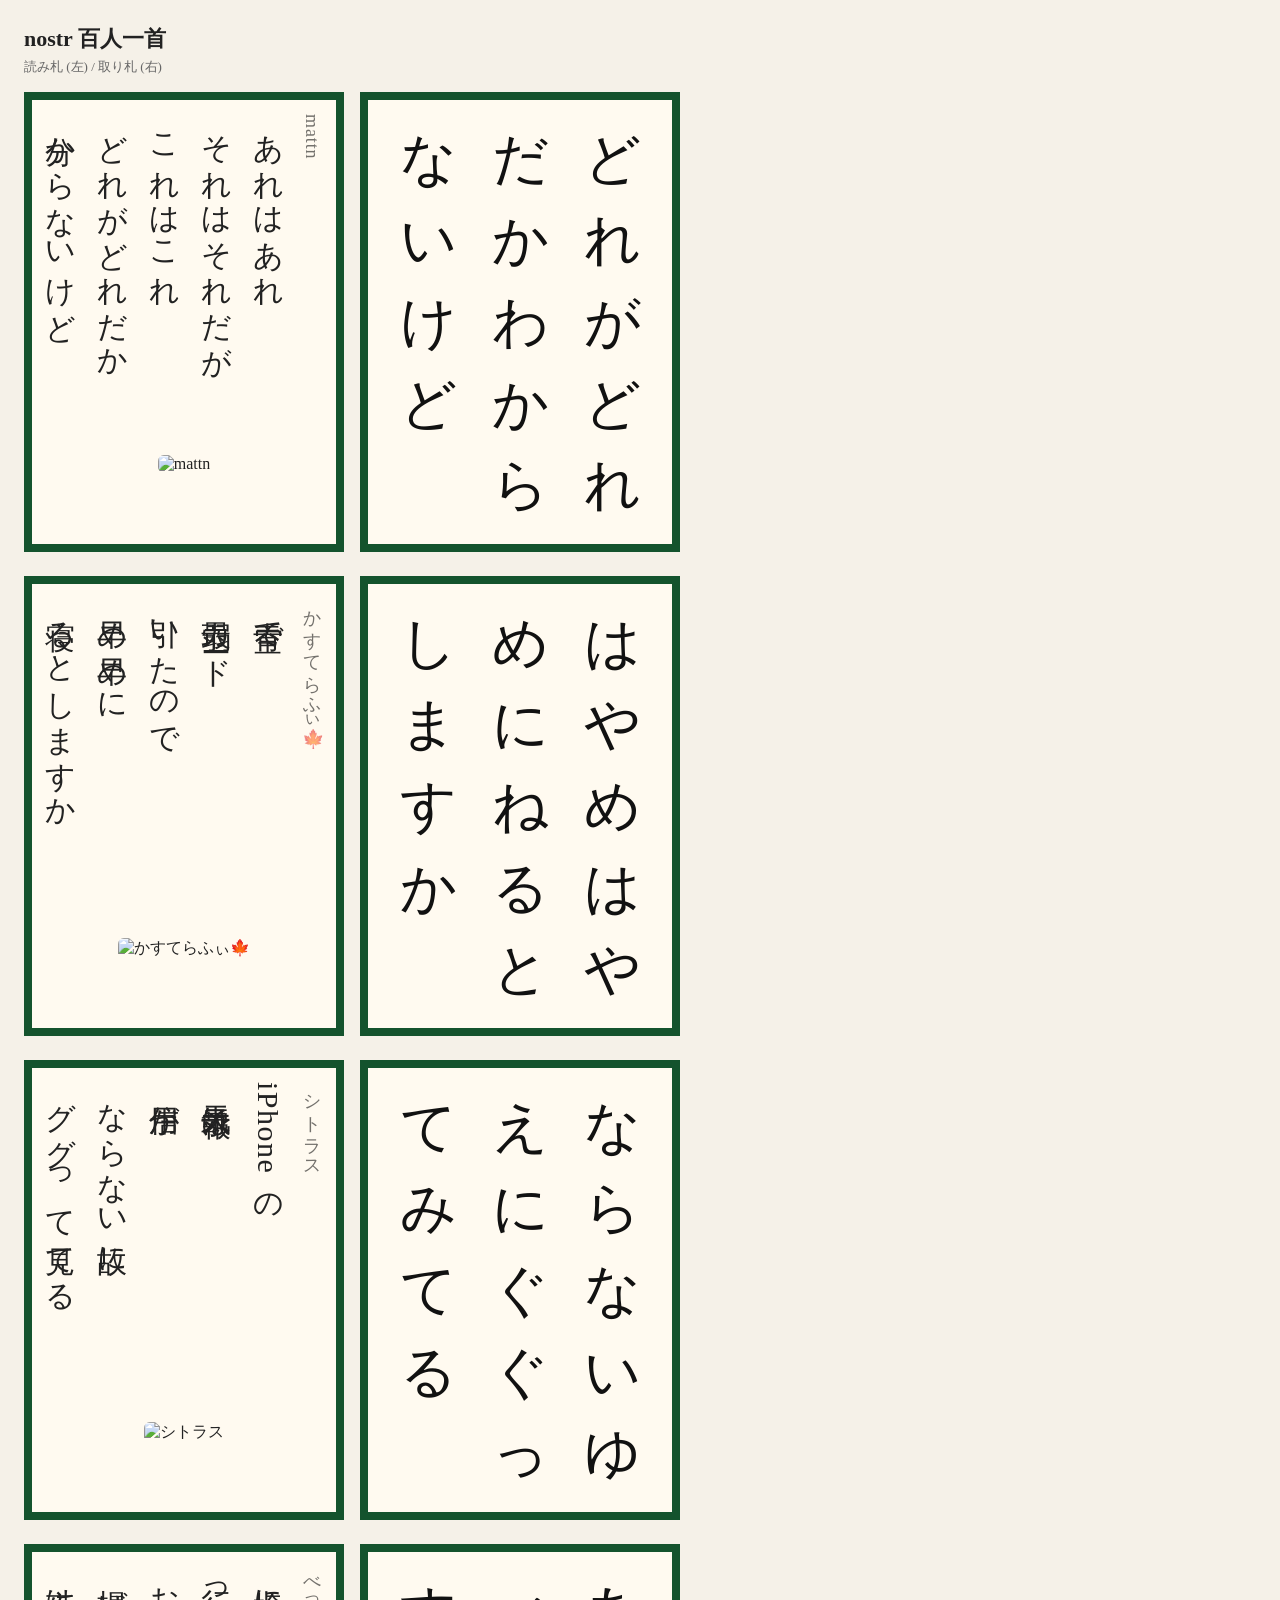
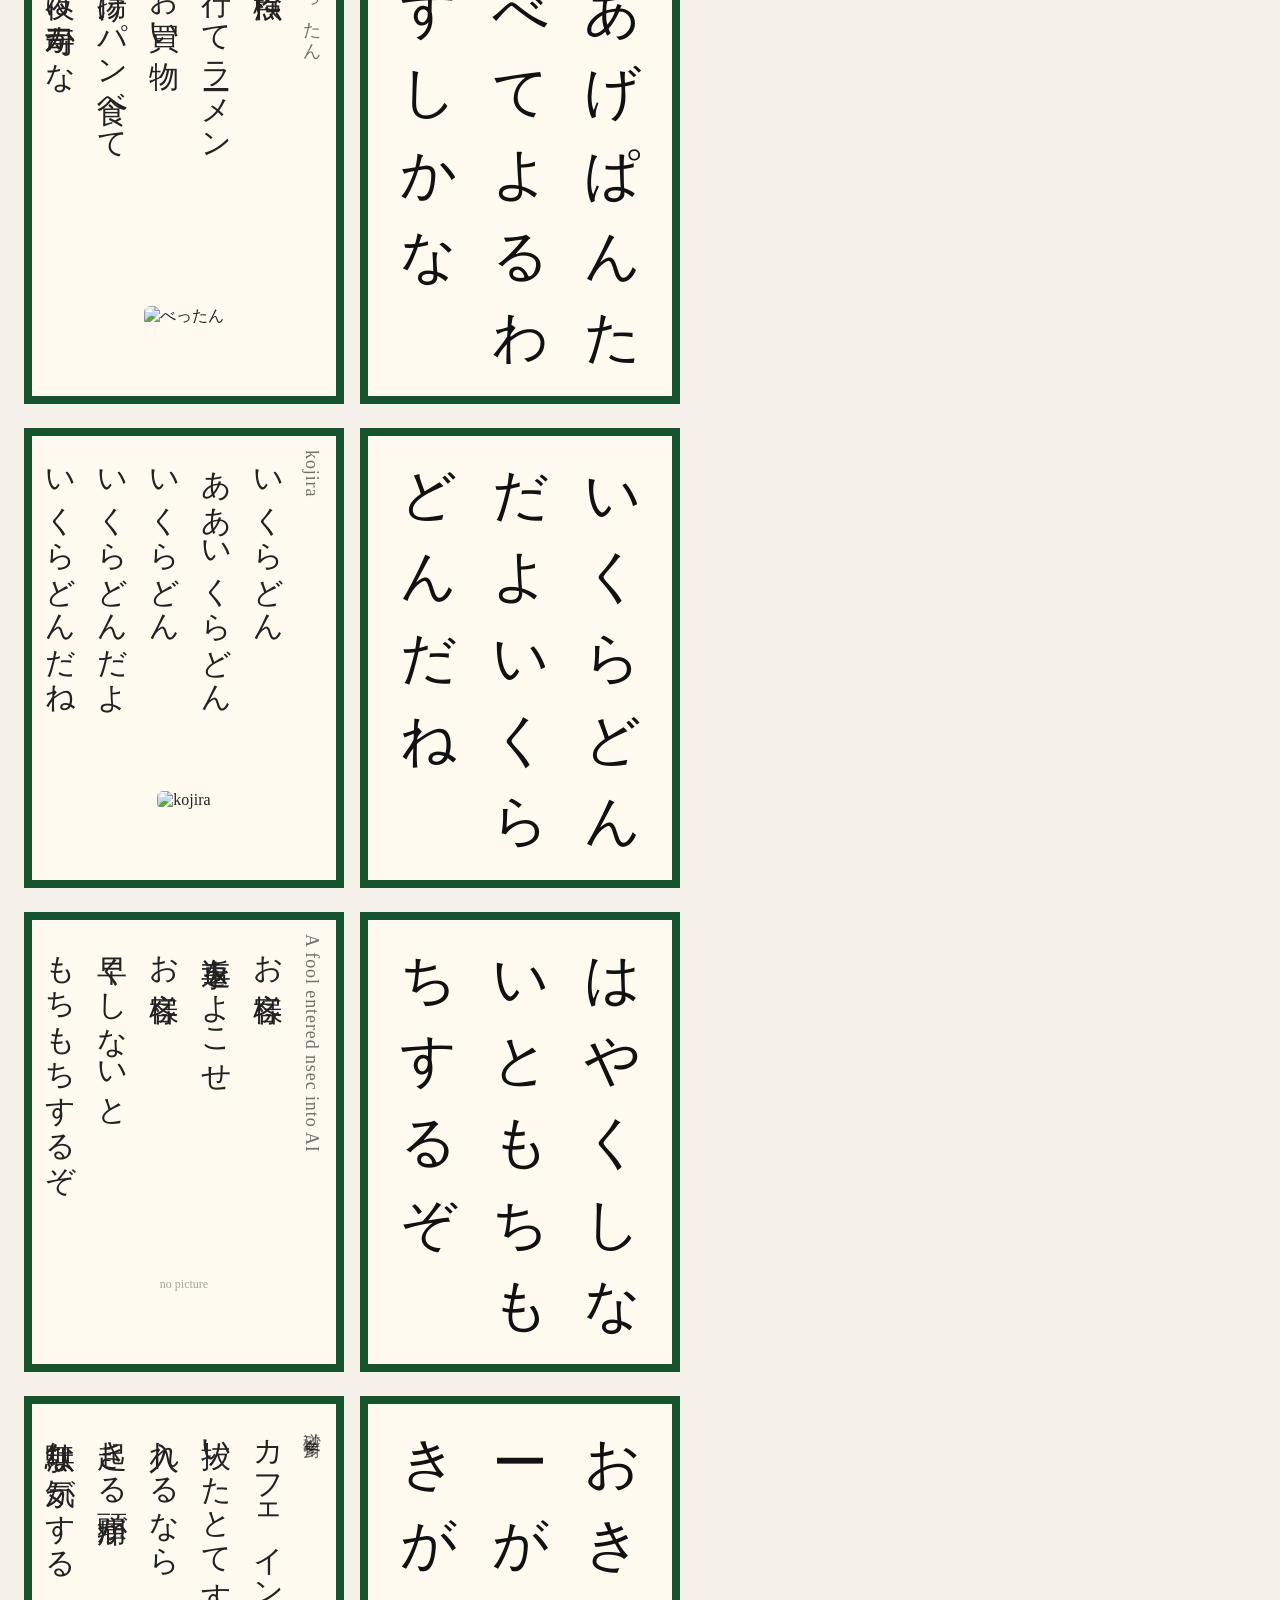
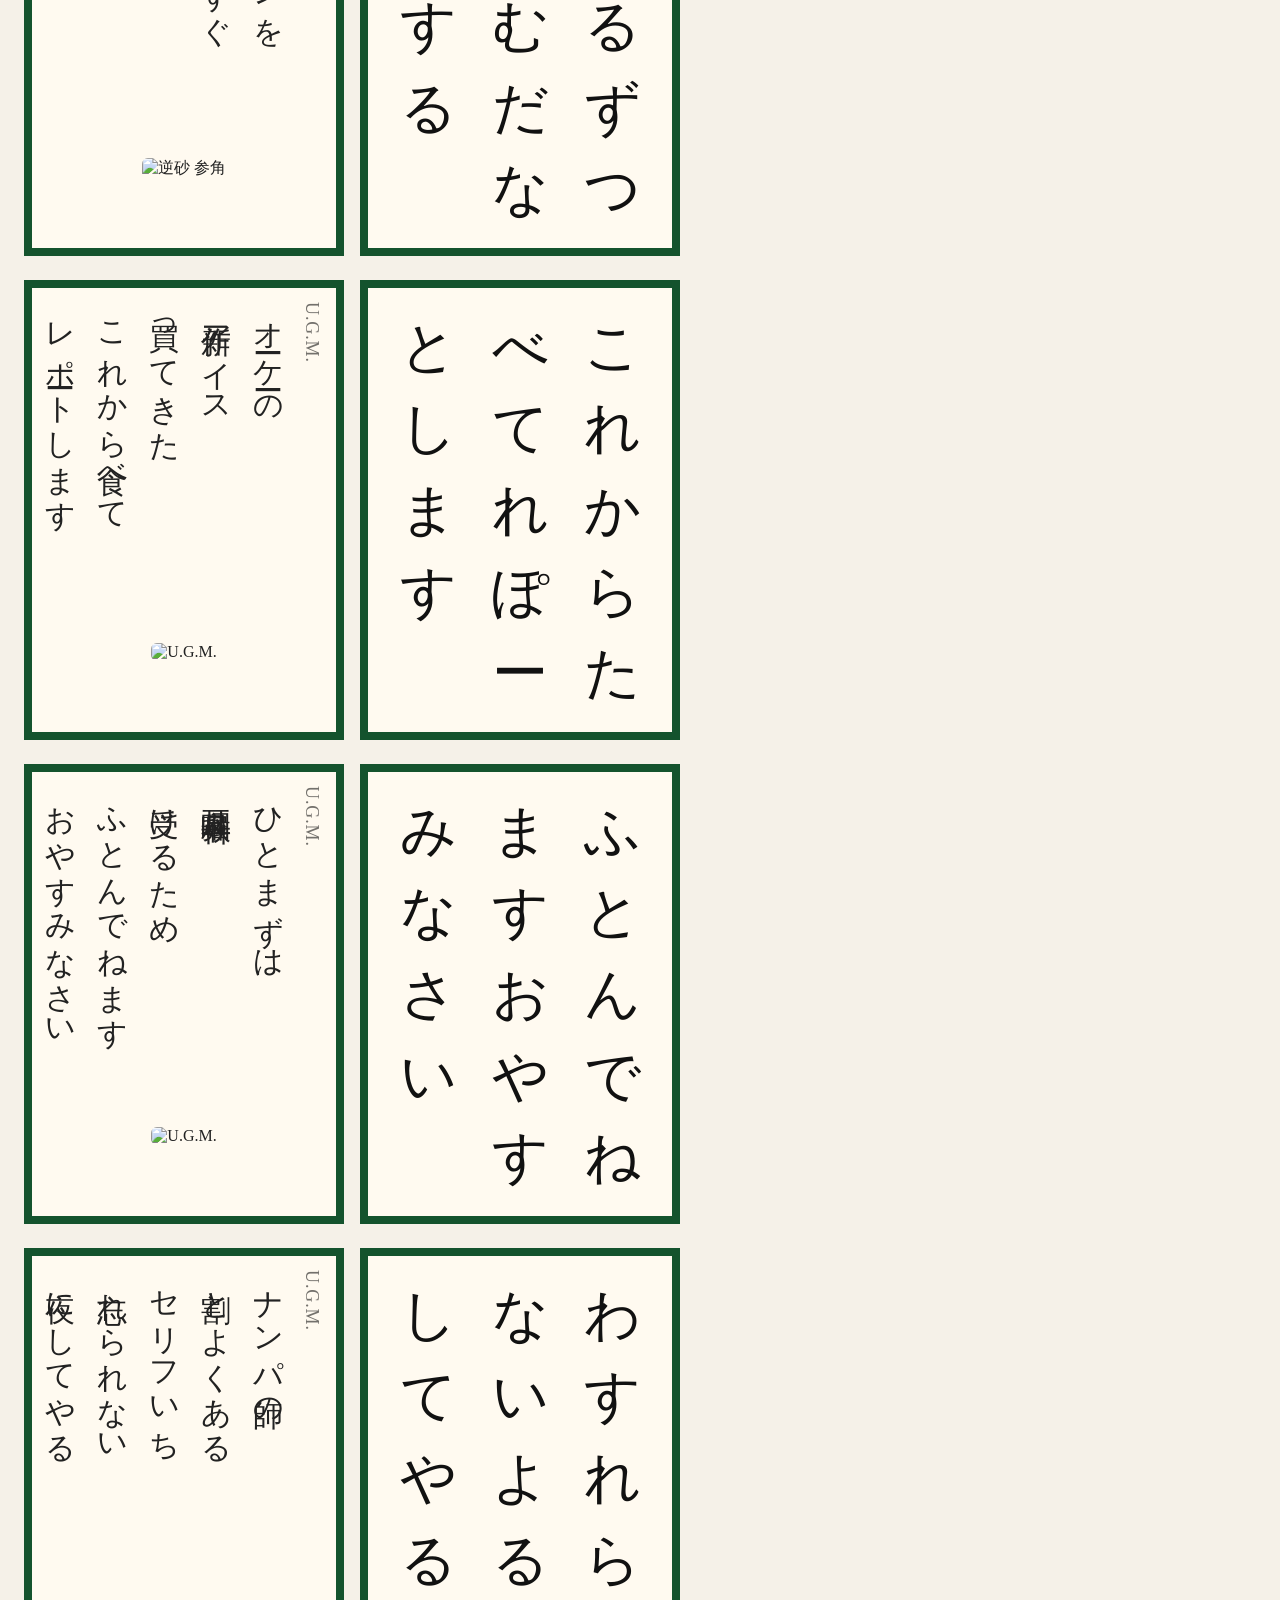
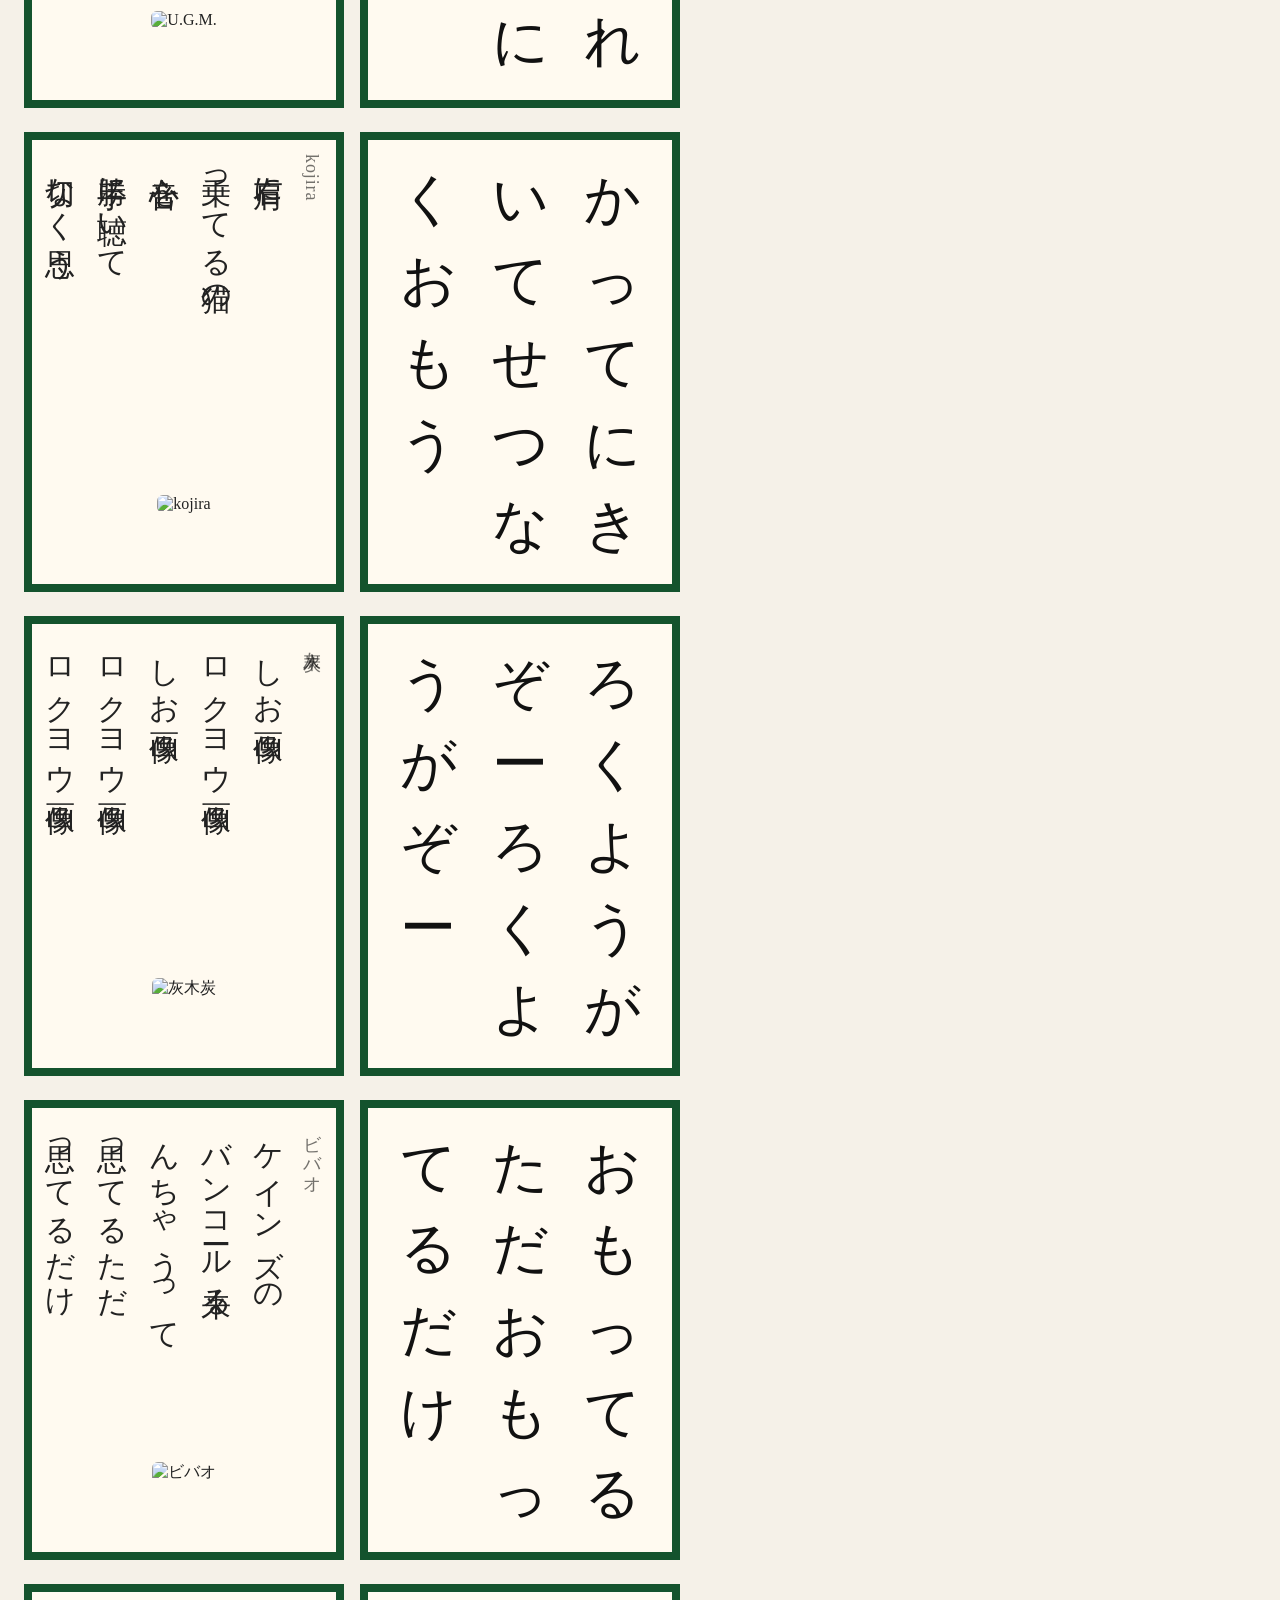
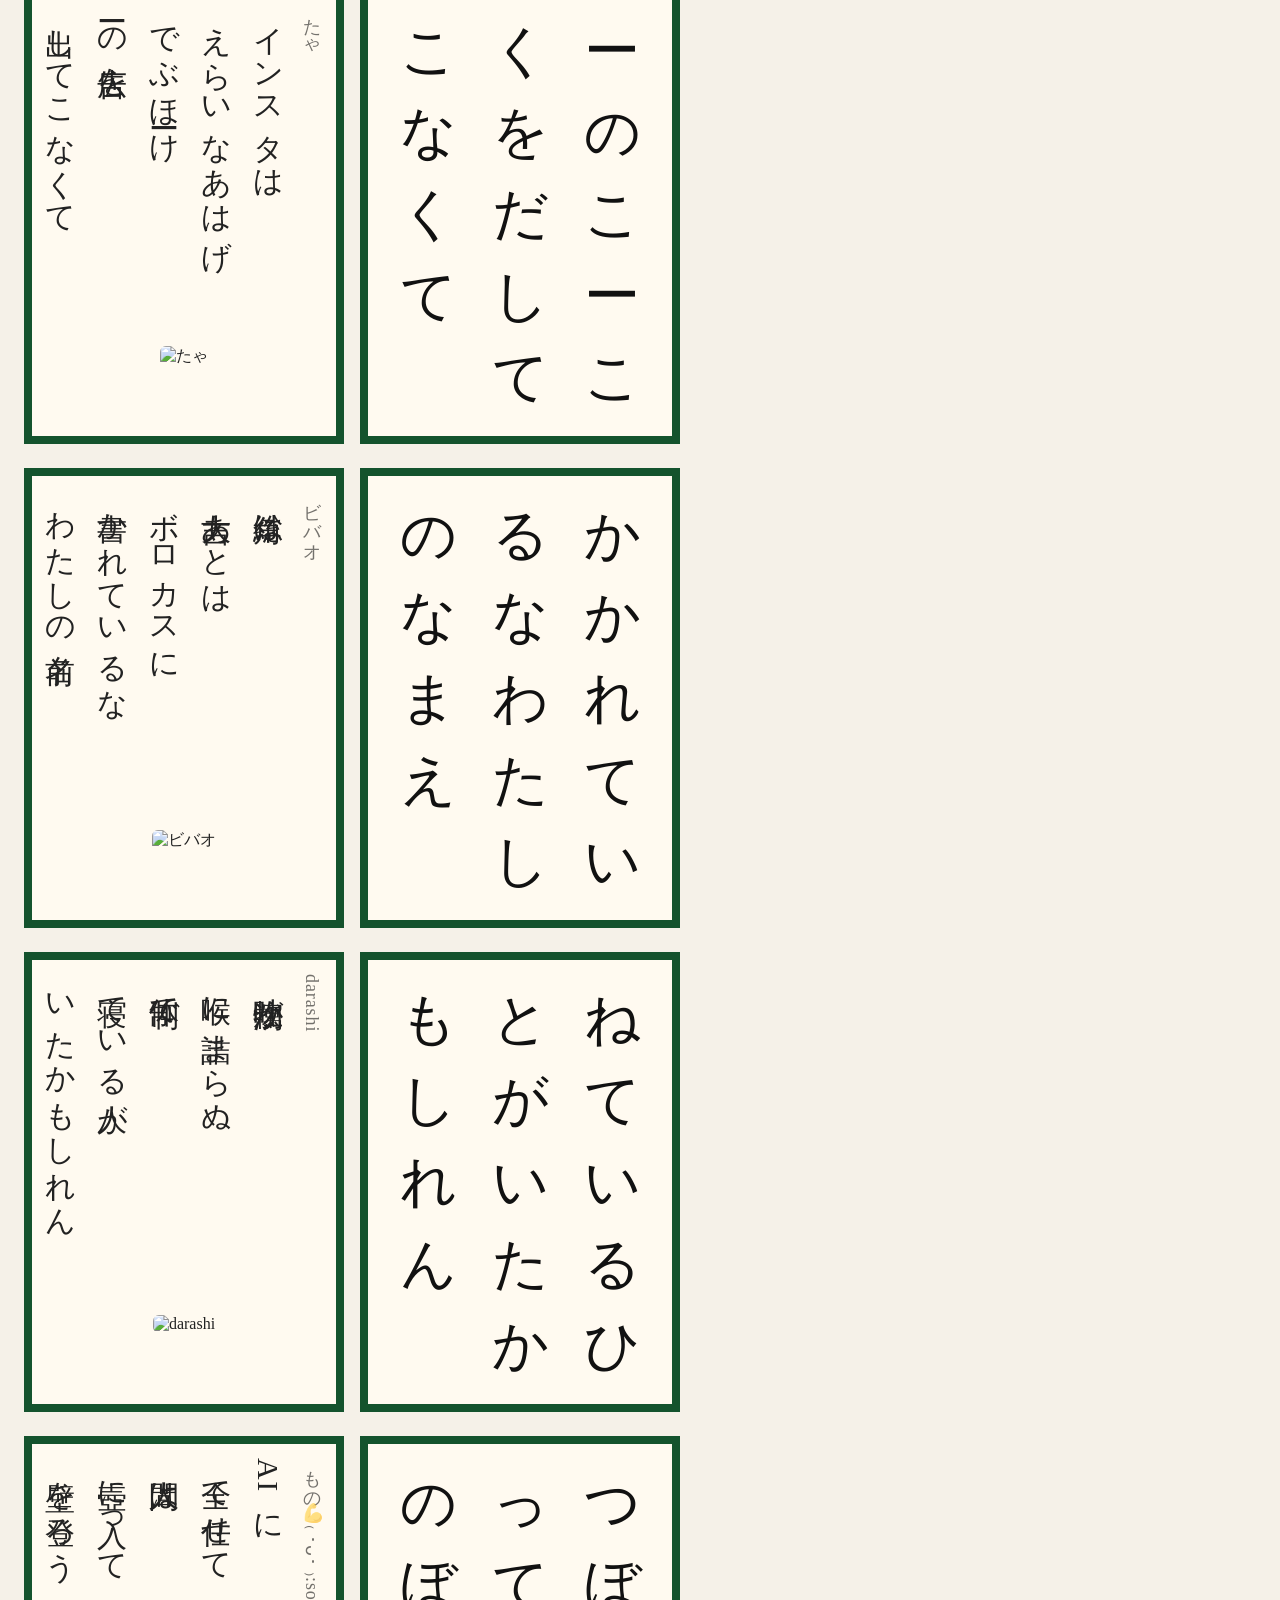
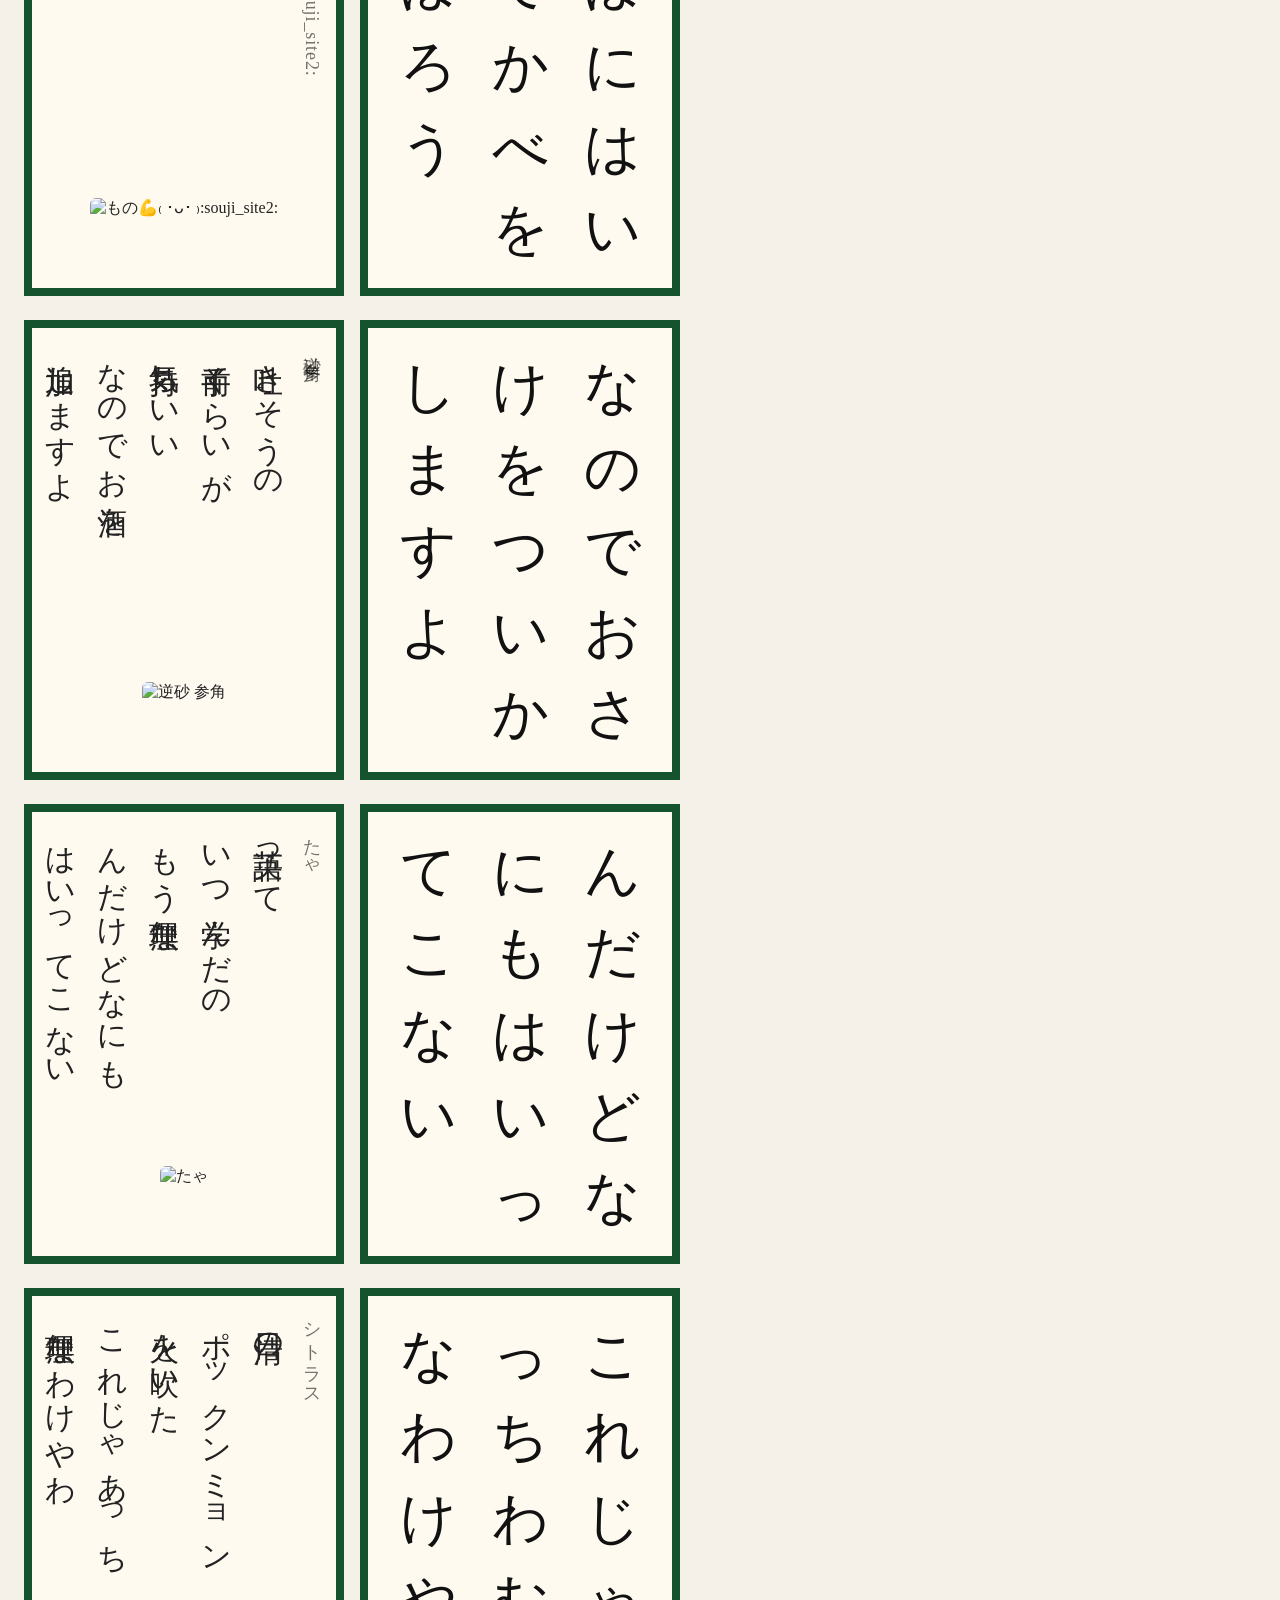
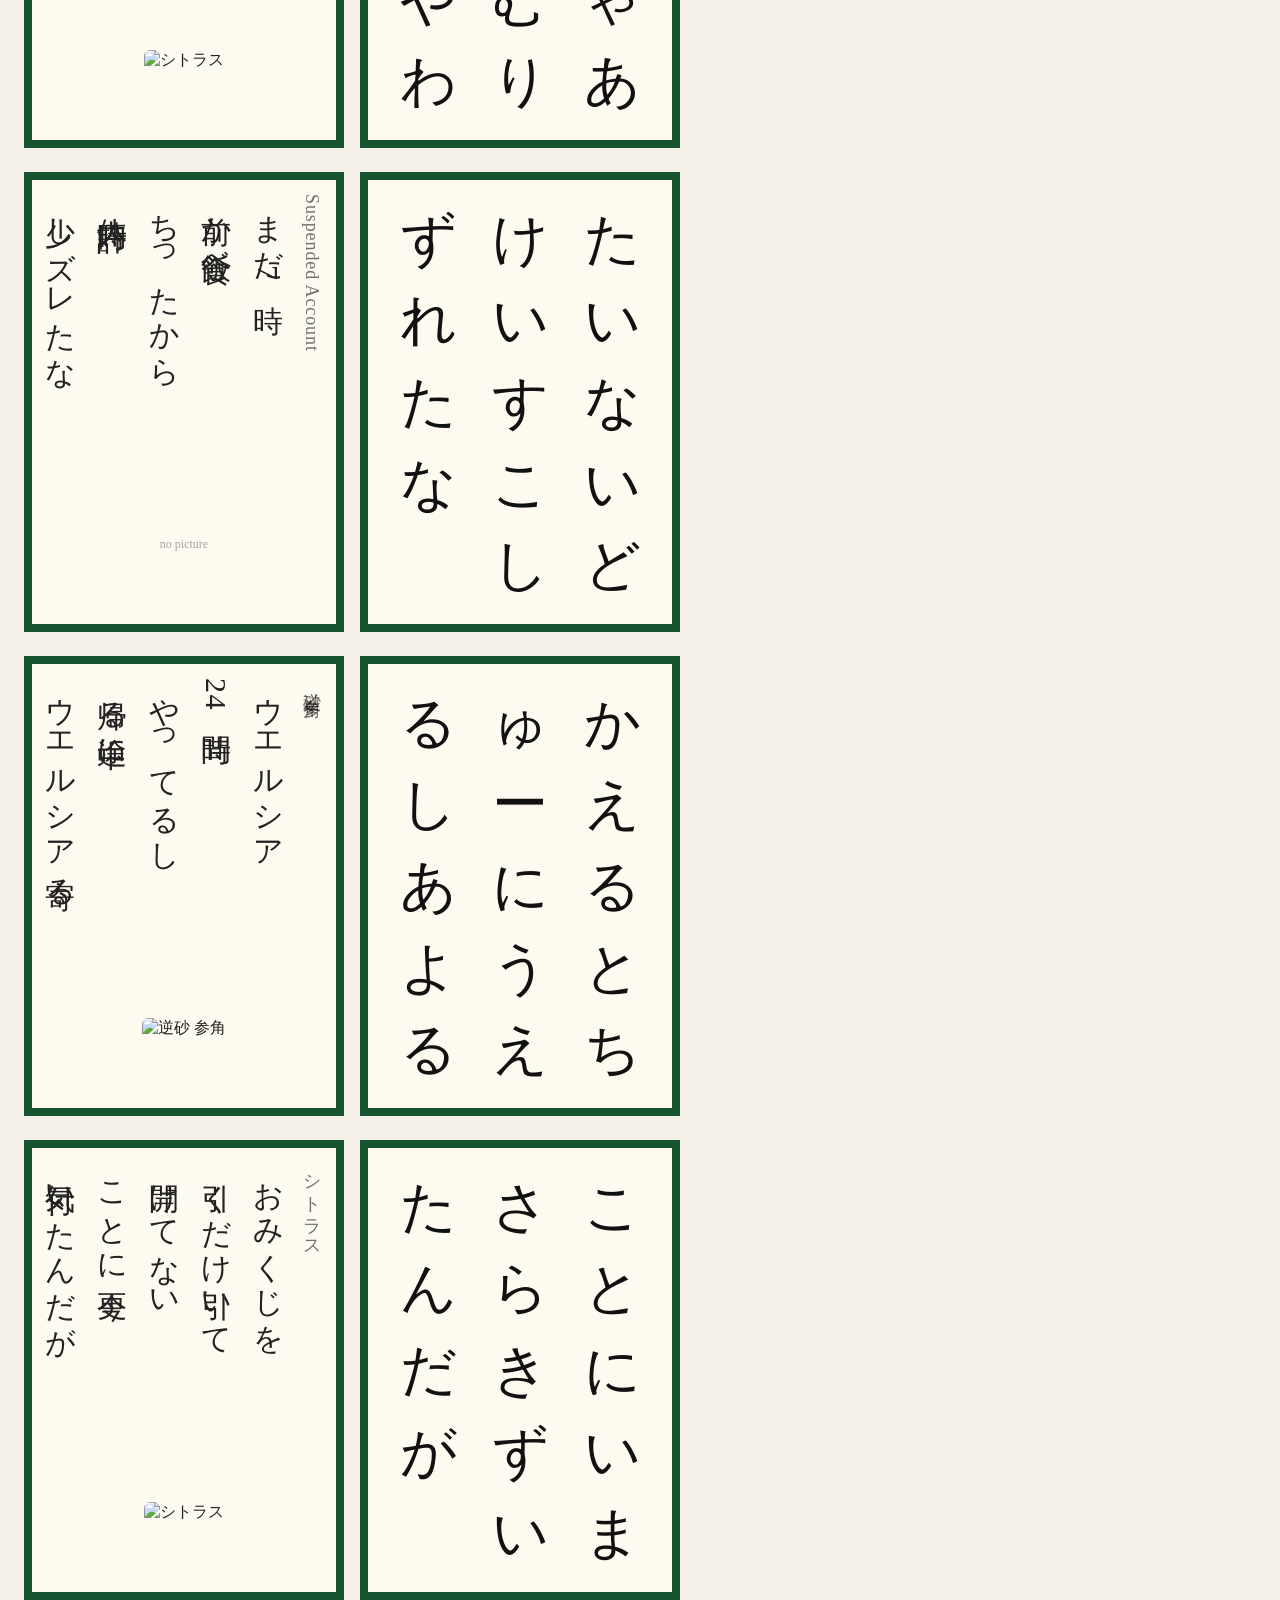
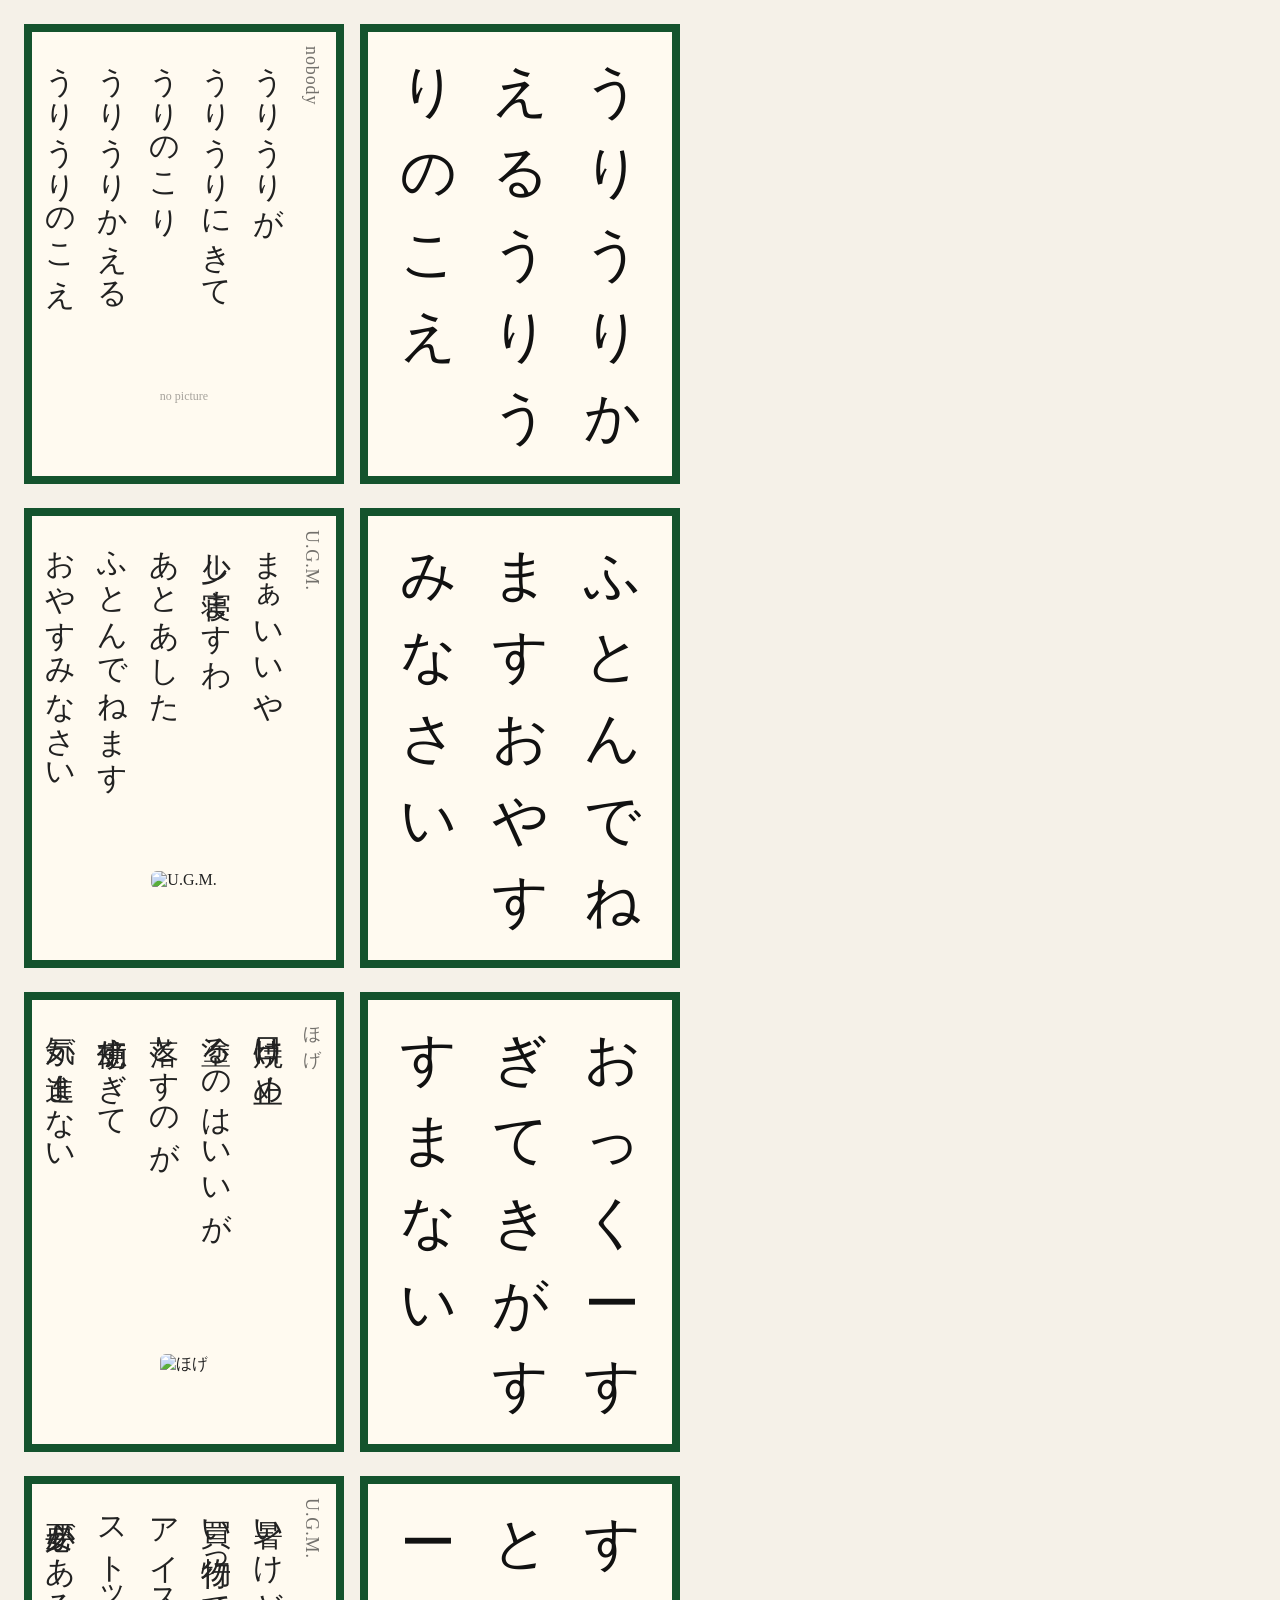
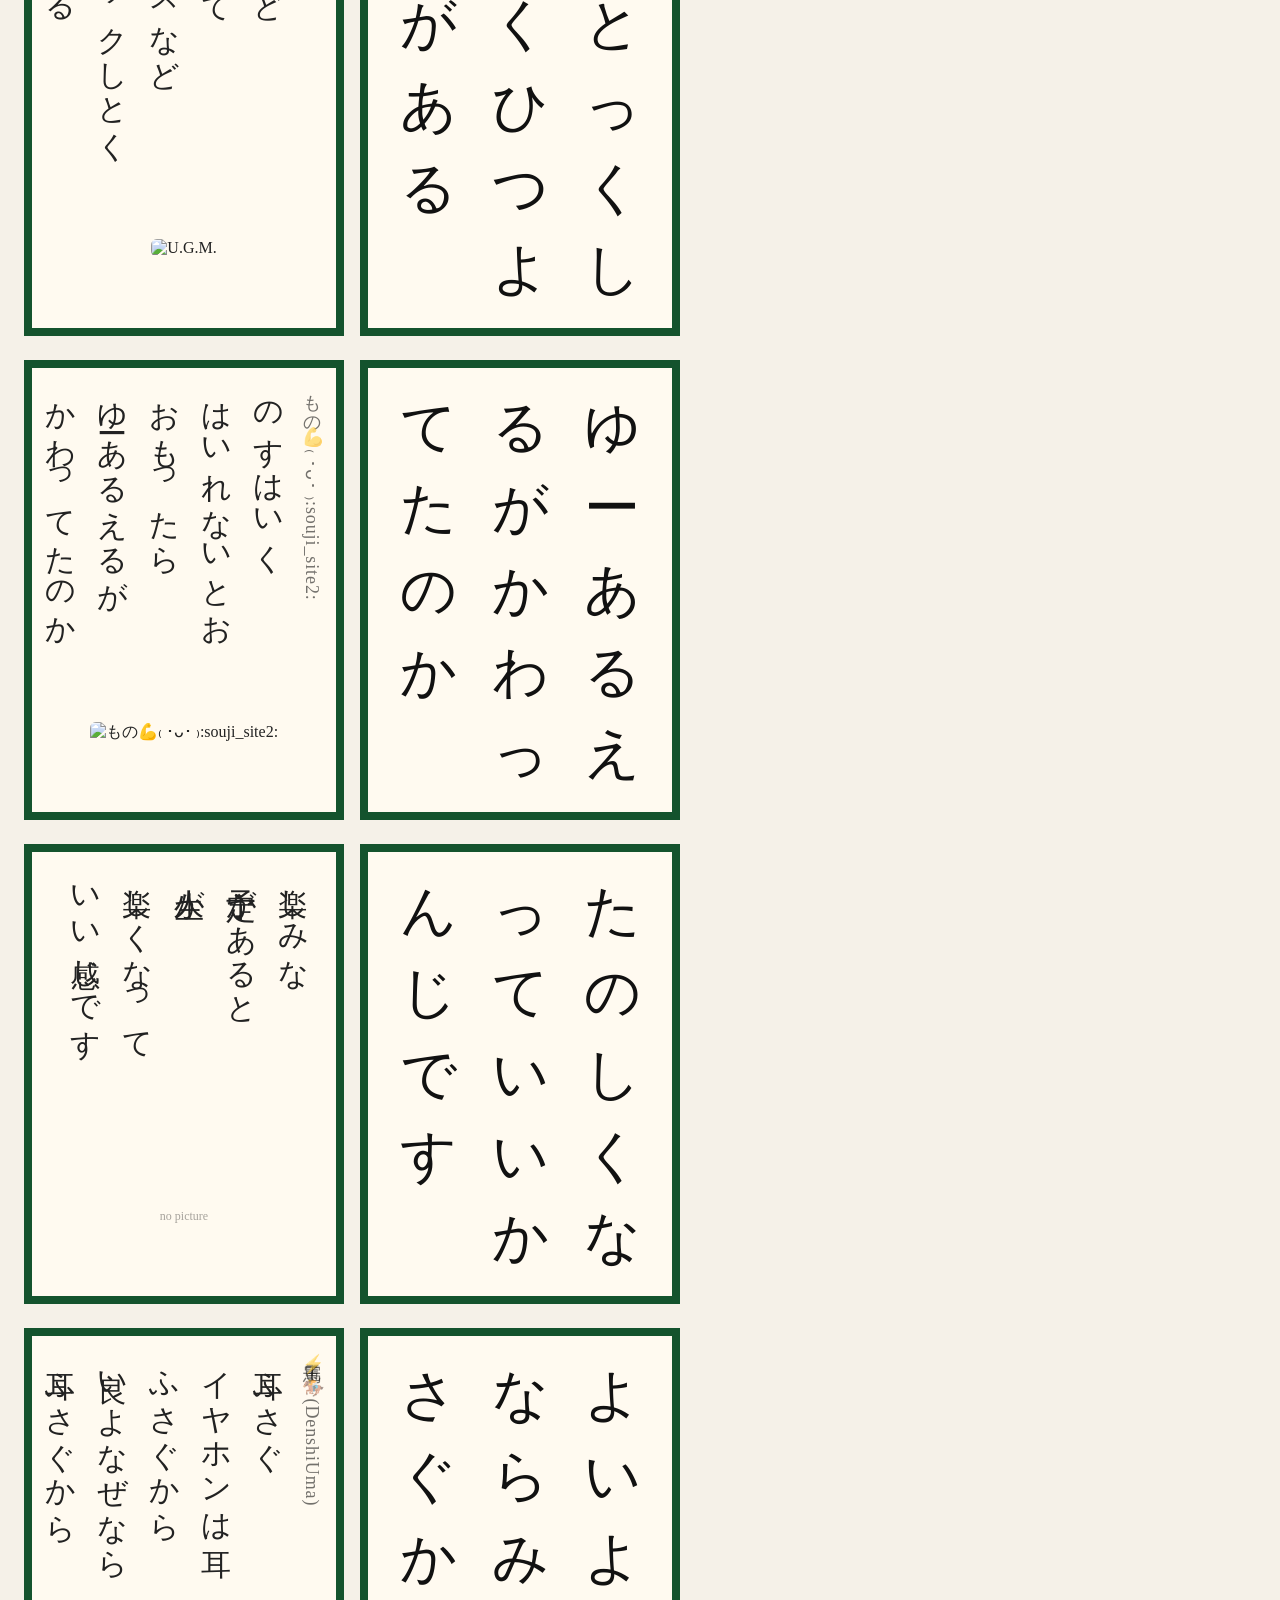
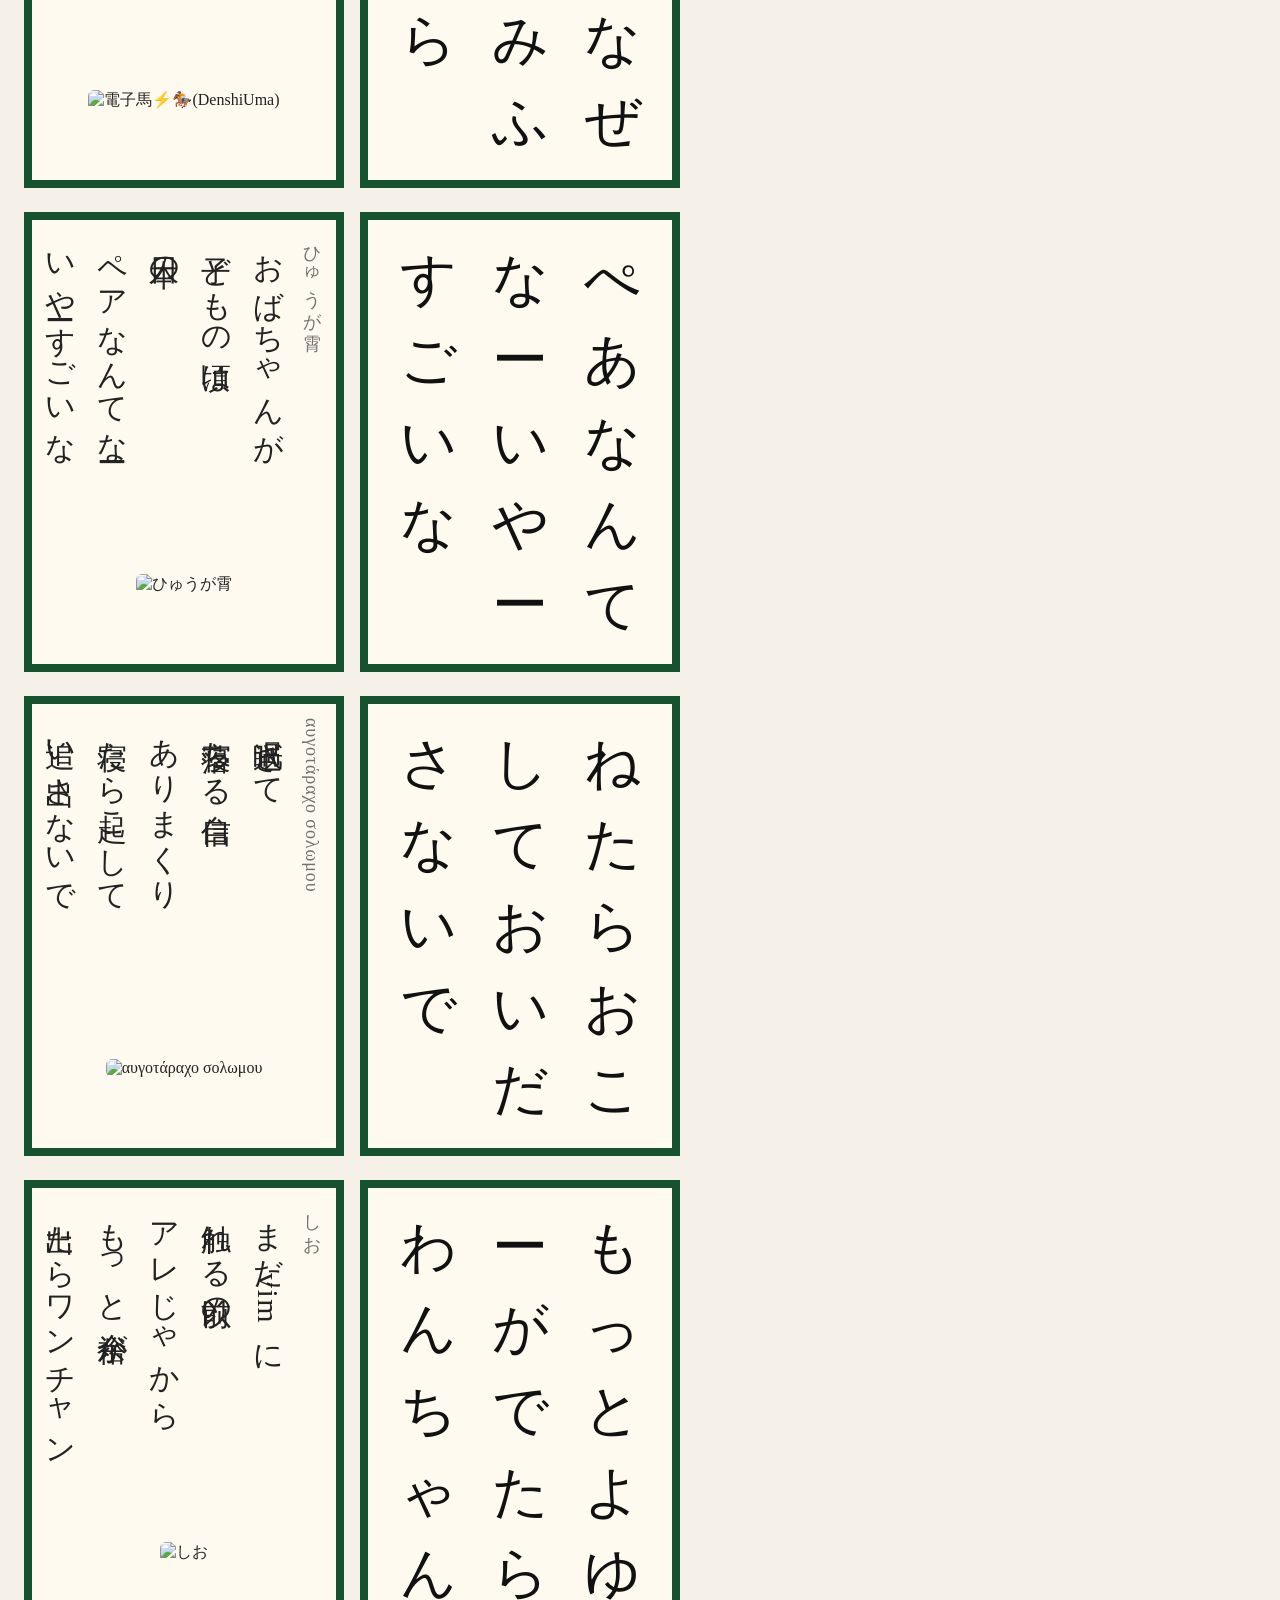
==== design.html @ 700e2b42 "add karuta card design preview - Add design.html/css/js previewing yomi+tori card pairs from data/wa" ====
<!DOCTYPE html>
<html lang="ja">
<head>
  <meta charset="UTF-8">
  <title>nostr 百人一首 — デザイン</title>
  <link rel="stylesheet" href="design.css">
</head>
<body>
  <header>
    <h1>nostr 百人一首</h1>
    <p class="hint">読み札 (左) / 取り札 (右)</p>
  </header>
  <main id="cards"></main>
  <script src="design.js"></script>
</body>
</html>
---- design.css ----
:root {
  --border-color: #14532d;
  --border-width: 8px;
  --card-w: 320px;
  --card-h: 460px;
  --serif: "Hiragino Mincho ProN", "Yu Mincho", "YuMincho", "MS PMincho", "Noto Serif JP", serif;
}

* { box-sizing: border-box; }

body {
  margin: 0;
  padding: 24px;
  background: #f5f1e8;
  color: #222;
  font-family: var(--serif);
}

header {
  margin-bottom: 16px;
}

header h1 {
  margin: 0 0 4px 0;
  font-size: 22px;
  font-weight: 700;
}

.hint {
  margin: 0;
  color: #666;
  font-size: 13px;
}

#cards {
  display: flex;
  flex-direction: column;
  gap: 24px;
}

.pair {
  display: flex;
  gap: 16px;
  align-items: flex-start;
}

/* ===== 共通カード枠 ===== */
.card {
  border: var(--border-width) solid var(--border-color);
  background: #fffaf0;
  font-family: var(--serif);
  position: relative;
}

/* ===== 読み札 (yomi) ===== */
.yomi {
  width: var(--card-w);
  height: var(--card-h);
  display: flex;
  flex-direction: column;
  text-decoration: none;
  color: inherit;
  cursor: pointer;
  transition: transform 0.08s ease, box-shadow 0.08s ease;
}

.yomi:hover {
  transform: translateY(-2px);
  box-shadow: 0 4px 12px rgba(0, 0, 0, 0.15);
}

.yomi-upper {
  flex: 1 1 auto;
  padding: 14px 12px 8px;
  writing-mode: vertical-rl;
  overflow: hidden;
}

.yomi-upper .col {
  display: block;
  font-size: 30px;
  line-height: 1.4;
  letter-spacing: 0.05em;
  white-space: nowrap;
  /* in vertical-rl, block-end is the left edge — so this puts a gap
     between each column and the next column to its left. */
  margin-block-end: 10px;
}

.yomi-upper .col:last-child {
  margin-block-end: 0;
}

.yomi-upper .col.author {
  font-size: 18px;
  color: rgba(0, 0, 0, 0.55);
}

.yomi-lower {
  flex: 0 0 auto;
  height: 160px;
  display: flex;
  align-items: center;
  justify-content: center;
  padding: 8px;
}

.yomi-lower img {
  max-width: 100%;
  max-height: 100%;
  border-radius: 6px;
  object-fit: contain;
}

/* ===== 取り札 (tori) ===== */
.tori {
  width: var(--card-w);
  height: var(--card-h);
  padding: 20px 16px;
  background: #fffaf0;
}

.tori-grid {
  width: 100%;
  height: 100%;
  display: grid;
  grid-template-columns: repeat(3, 1fr);
  grid-template-rows: repeat(5, 1fr);
  gap: 4px;
}

.tori-grid .ch {
  display: flex;
  align-items: center;
  justify-content: center;
  font-size: 56px;
  line-height: 1;
  font-family: var(--serif);
  color: #111;
}

/* ===== ローディング・エラー ===== */
.placeholder {
  display: flex;
  align-items: center;
  justify-content: center;
  color: rgba(0, 0, 0, 0.35);
  font-size: 12px;
  width: 100%;
  height: 100%;
}

.error {
  color: #b00020;
  font-size: 12px;
  padding: 8px;
}
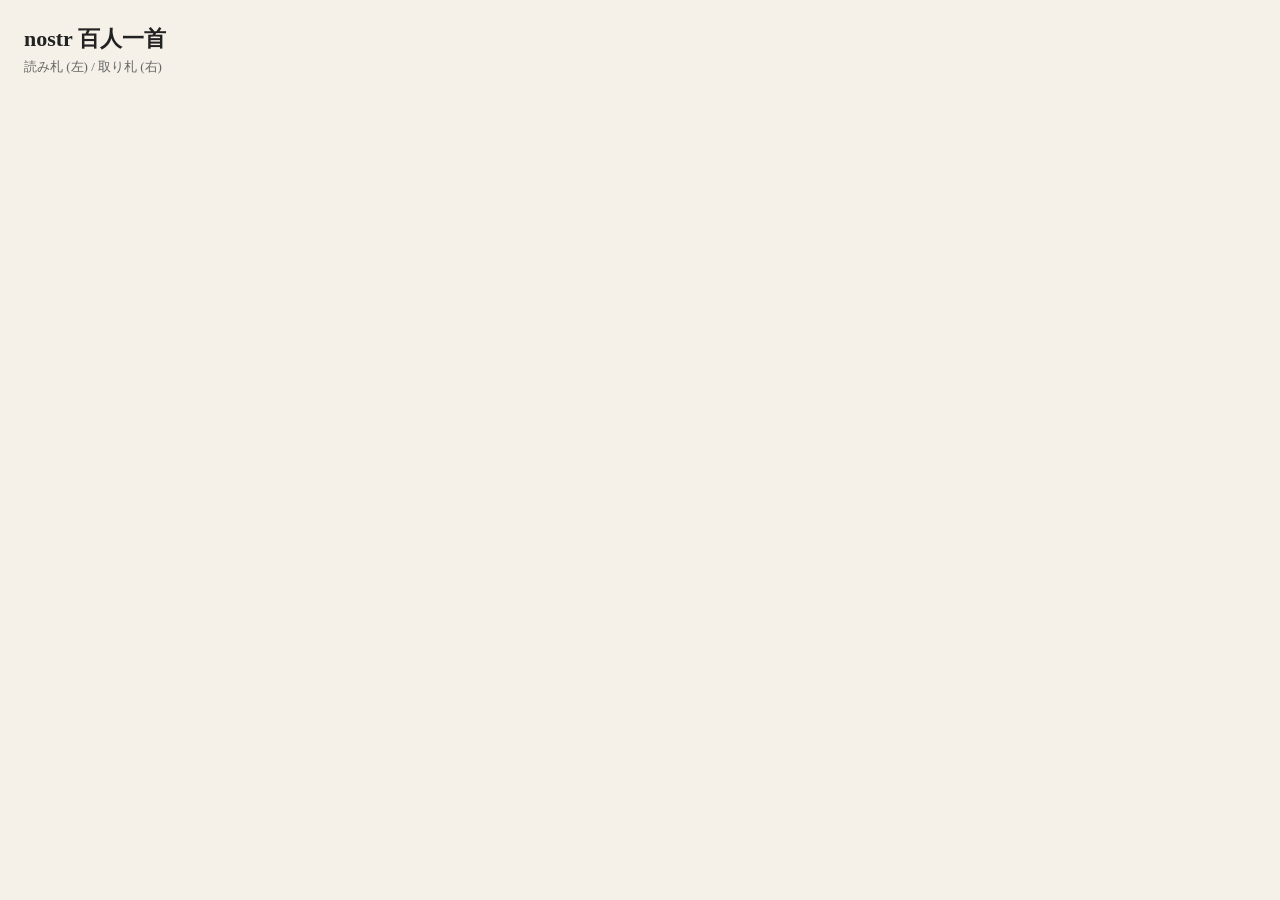
==== commit 75239408: "fetch notes and profiles live via rx-nostr - Rewrite design.js to fetch kind:1 notes and kind:0 prof" ====
--- a/design.html
+++ b/design.html
@@ -11,6 +11,6 @@
     <p class="hint">読み札 (左) / 取り札 (右)</p>
   </header>
   <main id="cards"></main>
-  <script src="design.js"></script>
+  <script type="module" src="design.js"></script>
 </body>
 </html>
